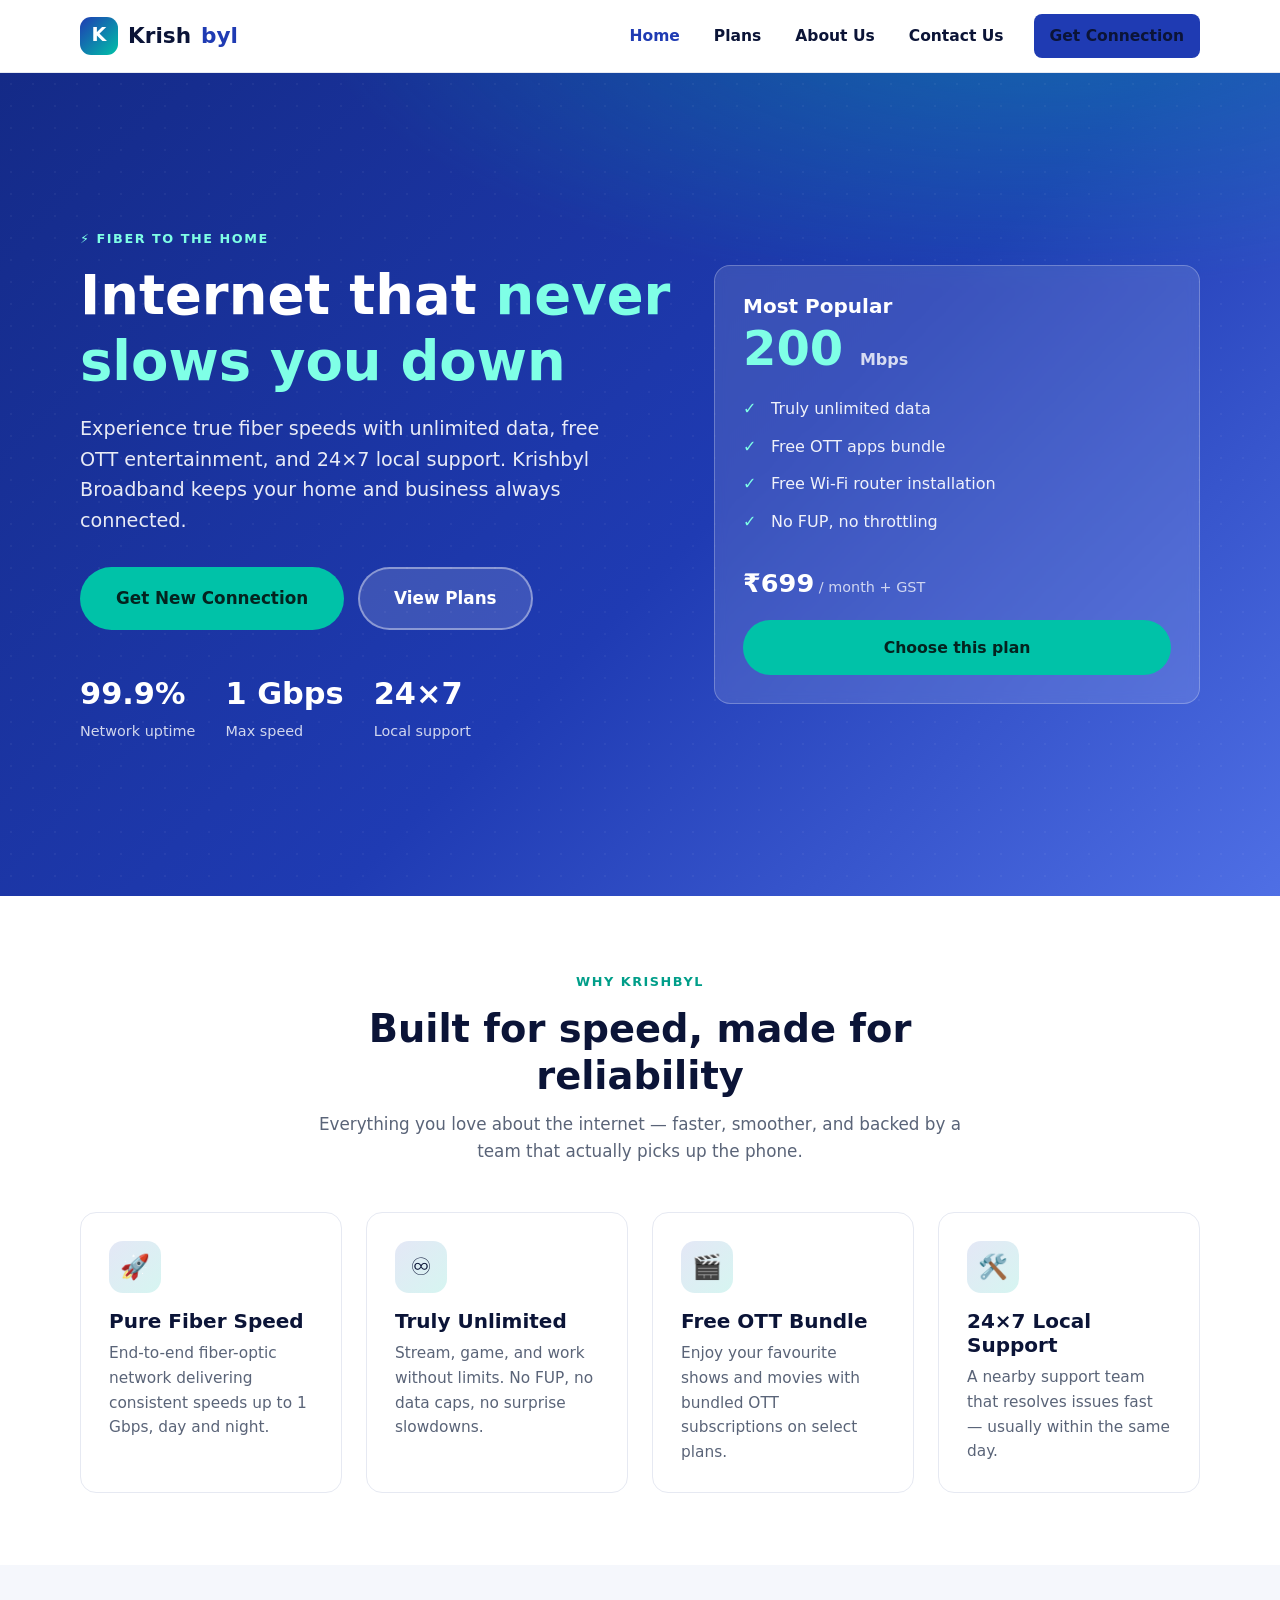
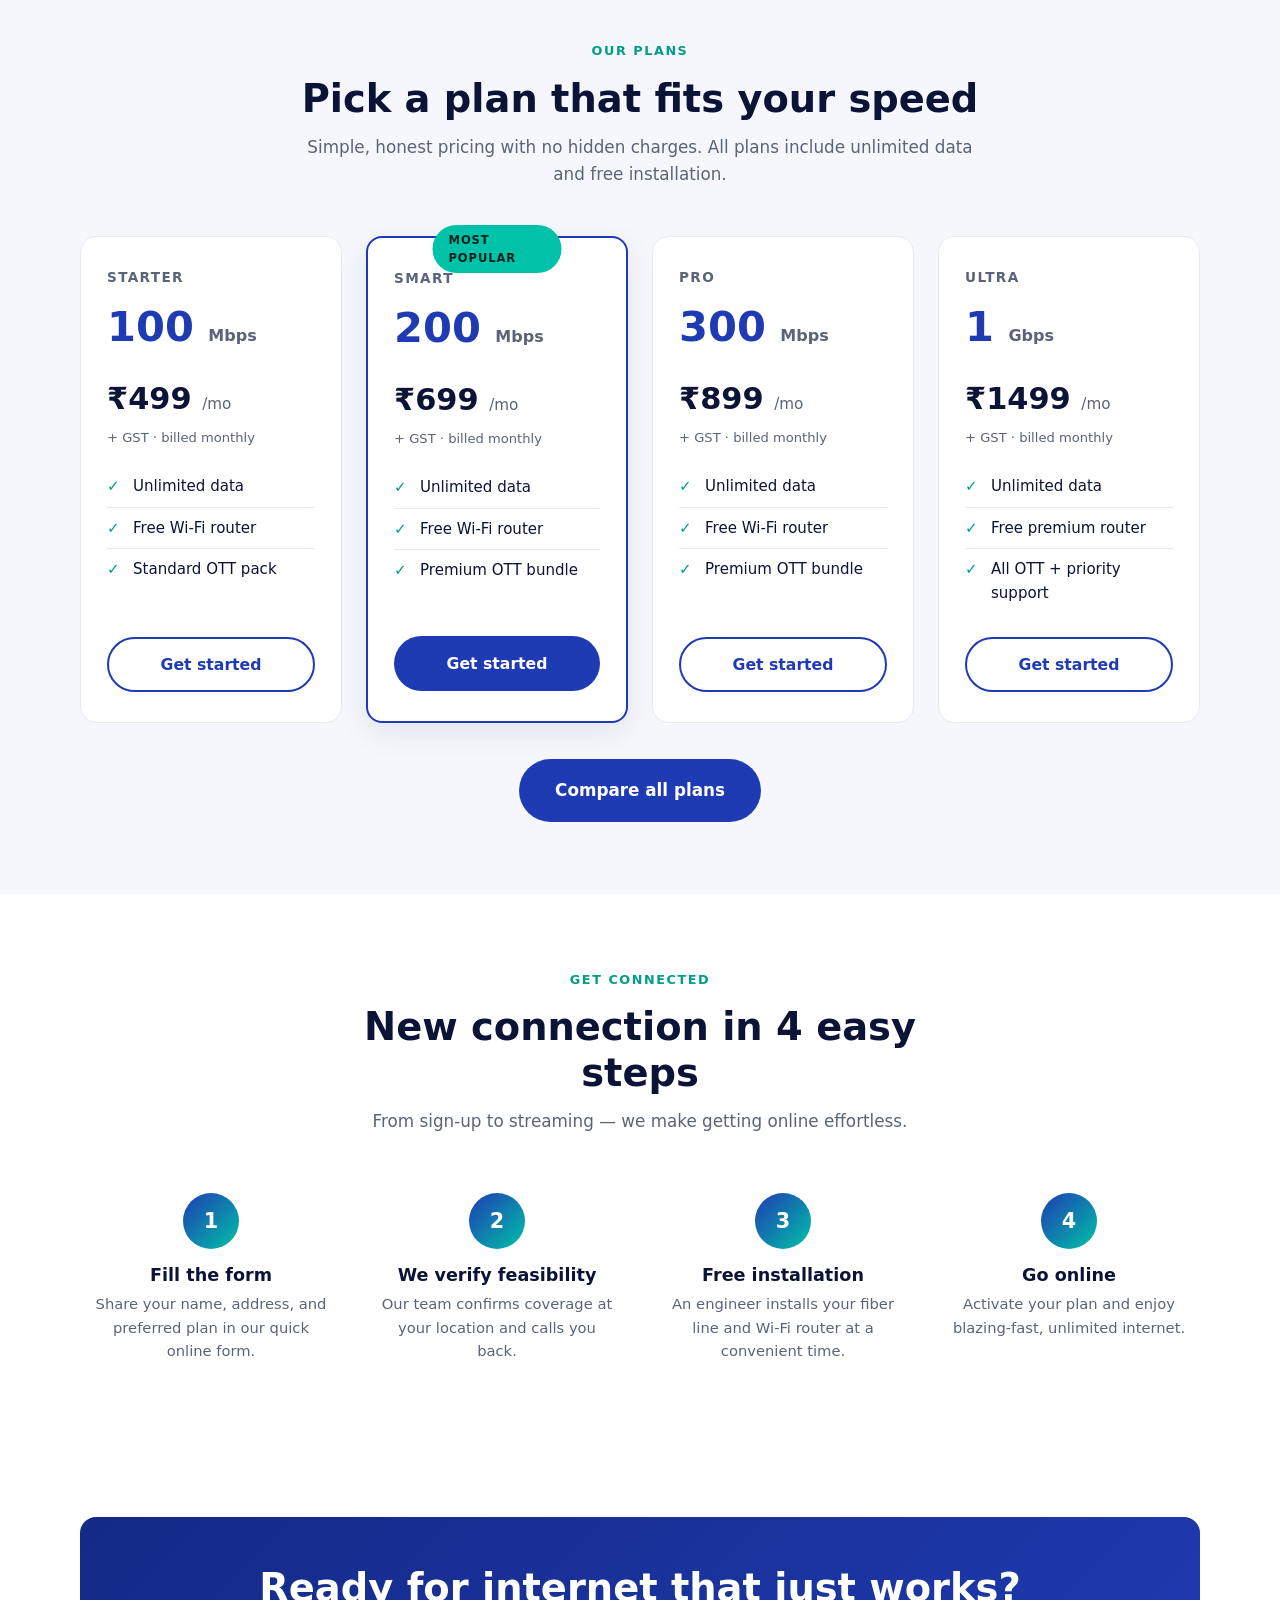
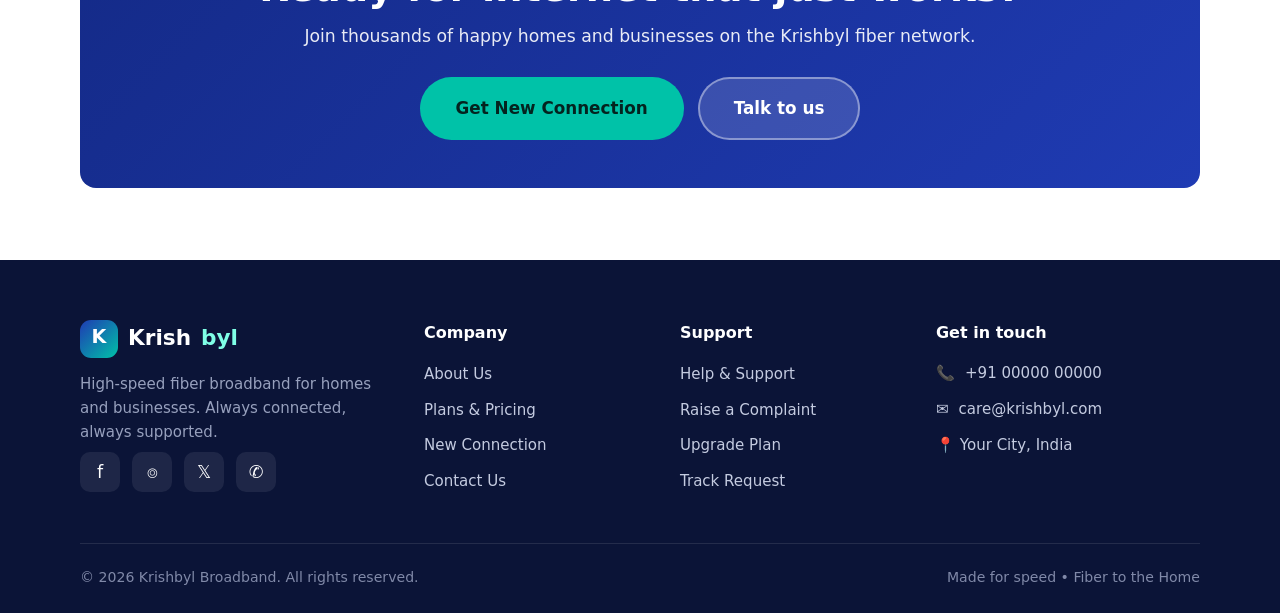
==== index.html @ 5a09a0f4 "Initial commit: Krishbyl Broadband website Static ISP site: Home, Plans, New Connection (Google Form" ====
<!DOCTYPE html>
<html lang="en">
<head>
  <meta charset="UTF-8" />
  <meta name="viewport" content="width=device-width, initial-scale=1.0" />
  <title>Krishbyl Broadband — High-Speed Fiber Internet</title>
  <meta name="description" content="Krishbyl Broadband delivers blazing-fast, reliable fiber internet for homes and businesses. Unlimited data, free OTT, and 24x7 local support. Get a new connection today." />
  <link rel="preconnect" href="https://fonts.googleapis.com" />
  <link rel="stylesheet" href="assets/css/style.css" />
  <link rel="icon" href="data:image/svg+xml,<svg xmlns='http://www.w3.org/2000/svg' viewBox='0 0 100 100'><rect width='100' height='100' rx='22' fill='%231f3bb3'/><text x='50' y='70' font-size='62' font-family='Arial' font-weight='bold' fill='white' text-anchor='middle'>K</text></svg>" />
</head>
<body>

  <!-- ===== Header ===== -->
  <header class="site-header">
    <div class="container nav">
      <a class="logo" href="index.html"><span class="mark"><span>K</span></span> Krish<b>byl</b></a>
      <button class="nav-toggle" aria-label="Toggle menu" aria-expanded="false"><span></span></button>
      <ul class="nav-links">
        <li><a href="index.html">Home</a></li>
        <li><a href="plans.html">Plans</a></li>
        <li><a href="about.html">About Us</a></li>
        <li><a href="contact.html">Contact Us</a></li>
        <li class="nav-cta"><a class="btn btn-primary" href="new-connection.html">Get Connection</a></li>
      </ul>
    </div>
  </header>

  <!-- ===== Hero ===== -->
  <section class="hero">
    <div class="container">
      <div class="hero-grid">
        <div>
          <span class="eyebrow" style="color:#7fffe6">⚡ Fiber to the Home</span>
          <h1>Internet that <span class="hl">never slows you down</span></h1>
          <p class="lead">Experience true fiber speeds with unlimited data, free OTT entertainment, and 24×7 local support. Krishbyl Broadband keeps your home and business always connected.</p>
          <div class="hero-actions">
            <a class="btn btn-accent btn-lg" href="new-connection.html">Get New Connection</a>
            <a class="btn btn-ghost-light btn-lg" href="plans.html">View Plans</a>
          </div>
          <div class="hero-stats">
            <div class="stat"><b>99.9%</b><span>Network uptime</span></div>
            <div class="stat"><b>1 Gbps</b><span>Max speed</span></div>
            <div class="stat"><b>24×7</b><span>Local support</span></div>
          </div>
        </div>
        <div class="hero-card">
          <h3>Most Popular</h3>
          <div class="speed">200 <small>Mbps</small></div>
          <ul>
            <li>Truly unlimited data</li>
            <li>Free OTT apps bundle</li>
            <li>Free Wi-Fi router installation</li>
            <li>No FUP, no throttling</li>
          </ul>
          <div class="price">₹699<small> / month + GST</small></div>
          <a class="btn btn-accent" href="new-connection.html" style="width:100%">Choose this plan</a>
        </div>
      </div>
    </div>
  </section>

  <!-- ===== Features ===== -->
  <section>
    <div class="container">
      <div class="section-head">
        <span class="eyebrow">Why Krishbyl</span>
        <h2>Built for speed, made for reliability</h2>
        <p>Everything you love about the internet — faster, smoother, and backed by a team that actually picks up the phone.</p>
      </div>
      <div class="grid grid-4">
        <div class="feature">
          <div class="ico">🚀</div>
          <h3>Pure Fiber Speed</h3>
          <p>End-to-end fiber-optic network delivering consistent speeds up to 1 Gbps, day and night.</p>
        </div>
        <div class="feature">
          <div class="ico">♾️</div>
          <h3>Truly Unlimited</h3>
          <p>Stream, game, and work without limits. No FUP, no data caps, no surprise slowdowns.</p>
        </div>
        <div class="feature">
          <div class="ico">🎬</div>
          <h3>Free OTT Bundle</h3>
          <p>Enjoy your favourite shows and movies with bundled OTT subscriptions on select plans.</p>
        </div>
        <div class="feature">
          <div class="ico">🛠️</div>
          <h3>24×7 Local Support</h3>
          <p>A nearby support team that resolves issues fast — usually within the same day.</p>
        </div>
      </div>
    </div>
  </section>

  <!-- ===== Plans preview ===== -->
  <section class="bg-soft">
    <div class="container">
      <div class="section-head">
        <span class="eyebrow">Our Plans</span>
        <h2>Pick a plan that fits your speed</h2>
        <p>Simple, honest pricing with no hidden charges. All plans include unlimited data and free installation.</p>
      </div>
      <div class="plans-grid">
        <div class="plan">
          <div class="plan-name">Starter</div>
          <div class="plan-speed">100 <small>Mbps</small></div>
          <div class="plan-price">₹499 <span>/mo</span></div>
          <div class="plan-gst">+ GST · billed monthly</div>
          <ul>
            <li>Unlimited data</li>
            <li>Free Wi-Fi router</li>
            <li>Standard OTT pack</li>
          </ul>
          <a class="btn btn-outline" href="new-connection.html">Get started</a>
        </div>
        <div class="plan featured">
          <div class="badge">Most Popular</div>
          <div class="plan-name">Smart</div>
          <div class="plan-speed">200 <small>Mbps</small></div>
          <div class="plan-price">₹699 <span>/mo</span></div>
          <div class="plan-gst">+ GST · billed monthly</div>
          <ul>
            <li>Unlimited data</li>
            <li>Free Wi-Fi router</li>
            <li>Premium OTT bundle</li>
          </ul>
          <a class="btn btn-primary" href="new-connection.html">Get started</a>
        </div>
        <div class="plan">
          <div class="plan-name">Pro</div>
          <div class="plan-speed">300 <small>Mbps</small></div>
          <div class="plan-price">₹899 <span>/mo</span></div>
          <div class="plan-gst">+ GST · billed monthly</div>
          <ul>
            <li>Unlimited data</li>
            <li>Free Wi-Fi router</li>
            <li>Premium OTT bundle</li>
          </ul>
          <a class="btn btn-outline" href="new-connection.html">Get started</a>
        </div>
        <div class="plan">
          <div class="plan-name">Ultra</div>
          <div class="plan-speed">1 <small>Gbps</small></div>
          <div class="plan-price">₹1499 <span>/mo</span></div>
          <div class="plan-gst">+ GST · billed monthly</div>
          <ul>
            <li>Unlimited data</li>
            <li>Free premium router</li>
            <li>All OTT + priority support</li>
          </ul>
          <a class="btn btn-outline" href="new-connection.html">Get started</a>
        </div>
      </div>
      <div style="text-align:center; margin-top:36px">
        <a class="btn btn-primary btn-lg" href="plans.html">Compare all plans</a>
      </div>
    </div>
  </section>

  <!-- ===== How it works ===== -->
  <section>
    <div class="container">
      <div class="section-head">
        <span class="eyebrow">Get Connected</span>
        <h2>New connection in 4 easy steps</h2>
        <p>From sign-up to streaming — we make getting online effortless.</p>
      </div>
      <div class="steps">
        <div class="step">
          <div class="num">1</div>
          <h3>Fill the form</h3>
          <p>Share your name, address, and preferred plan in our quick online form.</p>
        </div>
        <div class="step">
          <div class="num">2</div>
          <h3>We verify feasibility</h3>
          <p>Our team confirms coverage at your location and calls you back.</p>
        </div>
        <div class="step">
          <div class="num">3</div>
          <h3>Free installation</h3>
          <p>An engineer installs your fiber line and Wi-Fi router at a convenient time.</p>
        </div>
        <div class="step">
          <div class="num">4</div>
          <h3>Go online</h3>
          <p>Activate your plan and enjoy blazing-fast, unlimited internet.</p>
        </div>
      </div>
    </div>
  </section>

  <!-- ===== CTA ===== -->
  <section>
    <div class="container">
      <div class="cta-band">
        <h2>Ready for internet that just works?</h2>
        <p>Join thousands of happy homes and businesses on the Krishbyl fiber network.</p>
        <div class="hero-actions">
          <a class="btn btn-accent btn-lg" href="new-connection.html">Get New Connection</a>
          <a class="btn btn-ghost-light btn-lg" href="contact.html">Talk to us</a>
        </div>
      </div>
    </div>
  </section>

  <!-- ===== Footer ===== -->
  <footer class="site-footer">
    <div class="container">
      <div class="footer-grid">
        <div>
          <div class="logo"><span class="mark"><span>K</span></span> Krish<b style="color:#7fffe6">byl</b></div>
          <p>High-speed fiber broadband for homes and businesses. Always connected, always supported.</p>
          <div class="social">
            <a href="#" aria-label="Facebook">f</a>
            <a href="#" aria-label="Instagram">⌾</a>
            <a href="#" aria-label="X / Twitter">𝕏</a>
            <a href="#" aria-label="WhatsApp">✆</a>
          </div>
        </div>
        <div>
          <h4>Company</h4>
          <ul class="footer-links">
            <li><a href="about.html">About Us</a></li>
            <li><a href="plans.html">Plans &amp; Pricing</a></li>
            <li><a href="new-connection.html">New Connection</a></li>
            <li><a href="contact.html">Contact Us</a></li>
          </ul>
        </div>
        <div>
          <h4>Support</h4>
          <ul class="footer-links">
            <li><a href="contact.html">Help &amp; Support</a></li>
            <li><a href="contact.html">Raise a Complaint</a></li>
            <li><a href="plans.html">Upgrade Plan</a></li>
            <li><a href="new-connection.html">Track Request</a></li>
          </ul>
        </div>
        <div>
          <h4>Get in touch</h4>
          <ul class="footer-links footer-contact">
            <li>📞 <a href="tel:+910000000000">+91 00000 00000</a></li>
            <li>✉️ <a href="mailto:care@krishbyl.com">care@krishbyl.com</a></li>
            <li>📍 Your City, India</li>
          </ul>
        </div>
      </div>
      <div class="footer-bottom">
        <span>© <span data-year>2026</span> Krishbyl Broadband. All rights reserved.</span>
        <span>Made for speed • Fiber to the Home</span>
      </div>
    </div>
  </footer>

  <script src="assets/js/main.js"></script>
</body>
</html>
---- assets/css/style.css ----
/* ============================================================
   Krishbyl Broadband — Global Stylesheet
   ============================================================ */

:root {
  --brand: #1f3bb3;          /* primary indigo-blue */
  --brand-dark: #142a87;
  --brand-light: #4f6fe5;
  --accent: #00c2a8;         /* teal accent */
  --accent-dark: #009e89;
  --ink: #0b1437;            /* near-black text */
  --muted: #5a6478;
  --line: #e6e9f2;
  --bg: #ffffff;
  --bg-soft: #f5f7fc;
  --bg-dark: #0b1437;
  --white: #ffffff;
  --radius: 16px;
  --radius-sm: 10px;
  --shadow: 0 10px 30px rgba(15, 23, 64, 0.08);
  --shadow-lg: 0 24px 60px rgba(15, 23, 64, 0.16);
  --container: 1160px;
  --font: "Segoe UI", system-ui, -apple-system, "Helvetica Neue", Arial, sans-serif;
}

* { box-sizing: border-box; margin: 0; padding: 0; }

html { scroll-behavior: smooth; }

body {
  font-family: var(--font);
  color: var(--ink);
  background: var(--bg);
  line-height: 1.6;
  -webkit-font-smoothing: antialiased;
}

img { max-width: 100%; display: block; }

a { color: var(--brand); text-decoration: none; }

.container {
  width: 100%;
  max-width: var(--container);
  margin: 0 auto;
  padding: 0 20px;
}

h1, h2, h3 { line-height: 1.2; color: var(--ink); }
h1 { font-size: clamp(2rem, 5vw, 3.4rem); font-weight: 800; }
h2 { font-size: clamp(1.6rem, 3.5vw, 2.4rem); font-weight: 800; }
h3 { font-size: 1.25rem; font-weight: 700; }

p { color: var(--muted); }

section { padding: 72px 0; }

.section-head { text-align: center; max-width: 680px; margin: 0 auto 48px; }
.section-head h2 { margin-bottom: 12px; }
.section-head p { font-size: 1.05rem; }

.eyebrow {
  display: inline-block;
  font-size: 0.8rem;
  font-weight: 700;
  letter-spacing: 0.12em;
  text-transform: uppercase;
  color: var(--accent-dark);
  margin-bottom: 14px;
}

/* ---------- Buttons ---------- */
.btn {
  display: inline-flex;
  align-items: center;
  justify-content: center;
  gap: 8px;
  padding: 13px 26px;
  border-radius: 50px;
  font-weight: 700;
  font-size: 0.98rem;
  border: 2px solid transparent;
  cursor: pointer;
  transition: transform .15s ease, box-shadow .15s ease, background .15s ease;
  white-space: nowrap;
}
.btn-primary { background: var(--brand); color: var(--white); }
.btn-primary:hover { background: var(--brand-dark); transform: translateY(-2px); box-shadow: var(--shadow); }
.btn-accent { background: var(--accent); color: #04231f; }
.btn-accent:hover { background: var(--accent-dark); color: #fff; transform: translateY(-2px); box-shadow: var(--shadow); }
.btn-outline { background: transparent; color: var(--brand); border-color: var(--brand); }
.btn-outline:hover { background: var(--brand); color: #fff; }
.btn-ghost-light { background: rgba(255,255,255,.14); color:#fff; border-color: rgba(255,255,255,.4); }
.btn-ghost-light:hover { background:#fff; color: var(--brand); }
.btn-lg { padding: 16px 34px; font-size: 1.05rem; }

/* ---------- Header / Nav ---------- */
.site-header {
  position: sticky;
  top: 0;
  z-index: 50;
  background: rgba(255,255,255,.92);
  backdrop-filter: blur(10px);
  border-bottom: 1px solid var(--line);
}
.nav {
  display: flex;
  align-items: center;
  justify-content: space-between;
  height: 72px;
}
.logo { display: flex; align-items: center; gap: 10px; font-weight: 800; font-size: 1.35rem; color: var(--ink); }
.logo .mark {
  width: 38px; height: 38px; border-radius: 11px;
  background: linear-gradient(135deg, var(--brand), var(--accent));
  display: grid; place-items: center; color: #fff; font-weight: 900; font-size: 1.2rem;
}
.logo .mark span { transform: translateY(-1px); }
.logo b { color: var(--brand); }

.nav-links { display: flex; align-items: center; gap: 6px; list-style: none; }
.nav-links a {
  color: var(--ink);
  font-weight: 600;
  font-size: 0.97rem;
  padding: 8px 14px;
  border-radius: 8px;
  transition: background .15s, color .15s;
}
.nav-links a:hover { background: var(--bg-soft); color: var(--brand); }
.nav-links a.active { color: var(--brand); }
.nav-cta { margin-left: 10px; }

.nav-toggle {
  display: none; background: none; border: 0; cursor: pointer;
  width: 44px; height: 44px; border-radius: 10px;
}
.nav-toggle span, .nav-toggle span::before, .nav-toggle span::after {
  content: ""; display: block; width: 24px; height: 2.5px; background: var(--ink);
  border-radius: 2px; position: relative; transition: .25s;
}
.nav-toggle span { margin: 0 auto; }
.nav-toggle span::before { position: absolute; top: -7px; }
.nav-toggle span::after { position: absolute; top: 7px; }

/* ---------- Hero ---------- */
.hero {
  position: relative;
  color: #fff;
  background:
    radial-gradient(1200px 500px at 80% -10%, rgba(0,194,168,.35), transparent 60%),
    linear-gradient(135deg, var(--brand-dark), var(--brand) 55%, var(--brand-light));
  overflow: hidden;
}
.hero::after {
  content: ""; position: absolute; inset: 0;
  background-image: radial-gradient(rgba(255,255,255,.07) 1px, transparent 1px);
  background-size: 22px 22px; opacity: .6; pointer-events: none;
}
.hero .container { position: relative; z-index: 1; }
.hero-grid { display: grid; grid-template-columns: 1.1fr .9fr; gap: 40px; align-items: center; padding: 80px 0; }
.hero h1 { color: #fff; }
.hero h1 .hl { color: #7fffe6; }
.hero p.lead { color: rgba(255,255,255,.9); font-size: 1.2rem; margin: 20px 0 30px; max-width: 540px; }
.hero-actions { display: flex; gap: 14px; flex-wrap: wrap; }
.hero-stats { display: flex; gap: 30px; margin-top: 40px; flex-wrap: wrap; }
.hero-stats .stat b { display: block; font-size: 1.9rem; color: #fff; }
.hero-stats .stat span { color: rgba(255,255,255,.8); font-size: .9rem; }

.hero-card {
  background: rgba(255,255,255,.12);
  border: 1px solid rgba(255,255,255,.25);
  border-radius: var(--radius);
  padding: 28px;
  backdrop-filter: blur(6px);
}
.hero-card h3 { color: #fff; margin-bottom: 6px; }
.hero-card .speed { font-size: 3rem; font-weight: 900; color: #7fffe6; line-height: 1; }
.hero-card .speed small { font-size: 1rem; color: rgba(255,255,255,.8); font-weight: 600; }
.hero-card ul { list-style: none; margin: 18px 0 22px; }
.hero-card li { color: rgba(255,255,255,.92); padding: 6px 0 6px 28px; position: relative; }
.hero-card li::before { content: "✓"; position: absolute; left: 0; color: #7fffe6; font-weight: 900; }
.hero-card .price { font-size: 1.6rem; font-weight: 800; color: #fff; margin-bottom: 16px; }
.hero-card .price small { font-size: .9rem; font-weight: 500; color: rgba(255,255,255,.75); }

/* ---------- Feature cards ---------- */
.grid { display: grid; gap: 24px; }
.grid-2 { grid-template-columns: repeat(2, 1fr); }
.grid-3 { grid-template-columns: repeat(3, 1fr); }
.grid-4 { grid-template-columns: repeat(4, 1fr); }

.feature {
  background: var(--bg);
  border: 1px solid var(--line);
  border-radius: var(--radius);
  padding: 28px;
  transition: transform .18s, box-shadow .18s, border-color .18s;
}
.feature:hover { transform: translateY(-4px); box-shadow: var(--shadow); border-color: transparent; }
.feature .ico {
  width: 52px; height: 52px; border-radius: 14px; display: grid; place-items: center;
  font-size: 1.5rem; background: linear-gradient(135deg, rgba(31,59,179,.12), rgba(0,194,168,.16));
  margin-bottom: 16px;
}
.feature h3 { margin-bottom: 8px; }
.feature p { font-size: .96rem; }

.bg-soft { background: var(--bg-soft); }

/* ---------- Plan cards ---------- */
.plans-grid { display: grid; grid-template-columns: repeat(4, 1fr); gap: 24px; align-items: stretch; }
.plan {
  background: #fff;
  border: 1px solid var(--line);
  border-radius: var(--radius);
  padding: 30px 26px;
  display: flex; flex-direction: column;
  position: relative;
  transition: transform .18s, box-shadow .18s, border-color .18s;
}
.plan:hover { transform: translateY(-6px); box-shadow: var(--shadow-lg); }
.plan.featured { border: 2px solid var(--brand); box-shadow: var(--shadow); }
.plan .badge {
  position: absolute; top: -13px; left: 50%; transform: translateX(-50%);
  background: var(--accent); color: #04231f; font-size: .72rem; font-weight: 800;
  letter-spacing: .08em; text-transform: uppercase; padding: 6px 16px; border-radius: 50px;
}
.plan .plan-name { font-size: .85rem; font-weight: 700; letter-spacing: .1em; text-transform: uppercase; color: var(--muted); }
.plan .plan-speed { font-size: 2.6rem; font-weight: 900; color: var(--brand); margin: 6px 0 0; }
.plan .plan-speed small { font-size: 1rem; color: var(--muted); font-weight: 600; }
.plan .plan-price { font-size: 1.9rem; font-weight: 800; margin: 14px 0 4px; }
.plan .plan-price span { font-size: .95rem; font-weight: 500; color: var(--muted); }
.plan .plan-gst { font-size: .82rem; color: var(--muted); margin-bottom: 18px; }
.plan ul { list-style: none; margin: 0 0 24px; flex: 1; }
.plan li { padding: 8px 0 8px 26px; position: relative; font-size: .94rem; border-top: 1px solid var(--line); }
.plan li:first-child { border-top: 0; }
.plan li::before { content: "✓"; position: absolute; left: 0; color: var(--accent-dark); font-weight: 900; }
.plan .btn { width: 100%; }

/* ---------- Steps ---------- */
.steps { display: grid; grid-template-columns: repeat(4, 1fr); gap: 24px; }
.step { text-align: center; padding: 10px; }
.step .num {
  width: 56px; height: 56px; border-radius: 50%; margin: 0 auto 16px;
  display: grid; place-items: center; font-weight: 900; font-size: 1.3rem;
  color: #fff; background: linear-gradient(135deg, var(--brand), var(--accent));
}
.step h3 { margin-bottom: 6px; font-size: 1.1rem; }
.step p { font-size: .92rem; }

/* ---------- CTA band ---------- */
.cta-band {
  background: linear-gradient(135deg, var(--brand-dark), var(--brand));
  color: #fff; border-radius: var(--radius); padding: 48px;
  text-align: center; position: relative; overflow: hidden;
}
.cta-band h2 { color: #fff; margin-bottom: 12px; }
.cta-band p { color: rgba(255,255,255,.9); margin-bottom: 26px; font-size: 1.08rem; }
.cta-band .hero-actions { justify-content: center; }

/* ---------- Page banner ---------- */
.page-banner {
  background:
    radial-gradient(900px 400px at 85% -20%, rgba(0,194,168,.3), transparent 60%),
    linear-gradient(135deg, var(--brand-dark), var(--brand));
  color: #fff; padding: 70px 0; text-align: center;
}
.page-banner h1 { color: #fff; margin-bottom: 10px; }
.page-banner p { color: rgba(255,255,255,.9); max-width: 640px; margin: 0 auto; font-size: 1.1rem; }
.breadcrumb { font-size: .9rem; color: rgba(255,255,255,.75); margin-top: 14px; }
.breadcrumb a { color: #7fffe6; }

/* ---------- About ---------- */
.split { display: grid; grid-template-columns: 1fr 1fr; gap: 50px; align-items: center; }
.split ul { list-style: none; margin-top: 20px; }
.split li { padding: 10px 0 10px 32px; position: relative; color: var(--ink); }
.split li::before {
  content: "✓"; position: absolute; left: 0; top: 9px; width: 22px; height: 22px;
  background: var(--accent); color: #04231f; border-radius: 50%; display: grid;
  place-items: center; font-size: .75rem; font-weight: 900;
}
.media-box {
  border-radius: var(--radius); overflow: hidden; box-shadow: var(--shadow-lg);
  background: linear-gradient(135deg, var(--brand), var(--accent));
  aspect-ratio: 4/3; display: grid; place-items: center; color: #fff; padding: 40px; text-align: center;
}
.media-box .big { font-size: 4rem; }

.stat-strip { display: grid; grid-template-columns: repeat(4,1fr); gap: 24px; text-align: center; }
.stat-strip .stat b { font-size: 2.6rem; color: var(--brand); display: block; font-weight: 900; }
.stat-strip .stat span { color: var(--muted); font-weight: 600; }

.value-card { text-align: left; }

/* ---------- Contact ---------- */
.contact-grid { display: grid; grid-template-columns: 1fr 1.2fr; gap: 40px; align-items: start; }
.info-card {
  background: var(--bg-soft); border: 1px solid var(--line);
  border-radius: var(--radius); padding: 26px; margin-bottom: 18px;
  display: flex; gap: 16px; align-items: flex-start;
}
.info-card .ico {
  width: 48px; height: 48px; border-radius: 12px; flex: 0 0 auto;
  background: linear-gradient(135deg, var(--brand), var(--accent)); color: #fff;
  display: grid; place-items: center; font-size: 1.3rem;
}
.info-card h3 { font-size: 1.05rem; margin-bottom: 4px; }
.info-card p, .info-card a { font-size: .96rem; color: var(--muted); }

.form-card {
  background: #fff; border: 1px solid var(--line); border-radius: var(--radius);
  padding: 32px; box-shadow: var(--shadow);
}
.form-row { display: grid; grid-template-columns: 1fr 1fr; gap: 16px; }
.field { margin-bottom: 18px; }
.field label { display: block; font-weight: 600; font-size: .92rem; margin-bottom: 6px; }
.field input, .field select, .field textarea {
  width: 100%; padding: 12px 14px; border: 1.5px solid var(--line); border-radius: var(--radius-sm);
  font-family: inherit; font-size: .97rem; color: var(--ink); background: #fff; transition: border-color .15s;
}
.field input:focus, .field select:focus, .field textarea:focus { outline: none; border-color: var(--brand); }
.field textarea { resize: vertical; min-height: 120px; }

.form-note {
  background: #fff7e6; border: 1px solid #ffe1a8; color: #8a5b00;
  padding: 12px 16px; border-radius: var(--radius-sm); font-size: .9rem; margin-bottom: 18px;
}
.form-embed {
  border: 0; width: 100%; min-height: 1100px; border-radius: var(--radius);
}
.embed-wrap { background:#fff; border:1px solid var(--line); border-radius: var(--radius); padding: 8px; box-shadow: var(--shadow); }

.map-wrap { border-radius: var(--radius); overflow: hidden; box-shadow: var(--shadow); border:1px solid var(--line); }
.map-wrap iframe { width: 100%; height: 360px; border: 0; display:block; }

/* ---------- FAQ ---------- */
.faq { max-width: 800px; margin: 0 auto; }
.faq details {
  background:#fff; border: 1px solid var(--line); border-radius: var(--radius-sm);
  padding: 0; margin-bottom: 14px; overflow: hidden;
}
.faq summary {
  cursor: pointer; padding: 18px 22px; font-weight: 700; list-style: none;
  display: flex; justify-content: space-between; align-items: center; color: var(--ink);
}
.faq summary::-webkit-details-marker { display: none; }
.faq summary::after { content: "+"; font-size: 1.5rem; color: var(--brand); font-weight: 400; }
.faq details[open] summary::after { content: "−"; }
.faq details p { padding: 0 22px 20px; }

/* ---------- Footer ---------- */
.site-footer { background: var(--bg-dark); color: #c4cbe0; padding: 60px 0 24px; }
.footer-grid { display: grid; grid-template-columns: 1.4fr 1fr 1fr 1.2fr; gap: 36px; }
.site-footer h4 { color: #fff; font-size: 1rem; margin-bottom: 16px; }
.site-footer .logo { color: #fff; margin-bottom: 14px; }
.site-footer p { color: #97a0bd; font-size: .94rem; }
.footer-links { list-style: none; }
.footer-links li { margin-bottom: 10px; }
.footer-links a { color: #c4cbe0; font-size: .94rem; }
.footer-links a:hover { color: #7fffe6; }
.footer-contact li { display: flex; gap: 10px; margin-bottom: 12px; color: #c4cbe0; font-size: .94rem; }
.social { display: flex; gap: 12px; margin-top: 8px; }
.social a {
  width: 40px; height: 40px; border-radius: 10px; background: rgba(255,255,255,.08);
  display: grid; place-items: center; color: #fff; font-size: 1.1rem; transition: background .15s;
}
.social a:hover { background: var(--brand); }
.footer-bottom {
  border-top: 1px solid rgba(255,255,255,.1); margin-top: 40px; padding-top: 22px;
  display: flex; justify-content: space-between; flex-wrap: wrap; gap: 10px; font-size: .88rem; color: #8089a8;
}

/* ---------- Responsive ---------- */
@media (max-width: 960px) {
  .hero-grid, .split, .contact-grid { grid-template-columns: 1fr; }
  .grid-4, .plans-grid, .stat-strip { grid-template-columns: repeat(2, 1fr); }
  .grid-3 { grid-template-columns: repeat(2, 1fr); }
  .steps { grid-template-columns: repeat(2, 1fr); }
  .footer-grid { grid-template-columns: 1fr 1fr; }
  .hero-card { max-width: 460px; }

  .nav-toggle { display: block; }
  .nav-links {
    position: absolute; top: 72px; left: 0; right: 0;
    flex-direction: column; align-items: stretch; gap: 0;
    background: #fff; border-bottom: 1px solid var(--line); padding: 12px;
    box-shadow: var(--shadow); display: none;
  }
  .nav-links.open { display: flex; }
  .nav-links a { padding: 14px; border-radius: 8px; }
  .nav-cta { margin: 8px 0 0; }
  .nav-cta .btn { width: 100%; }
}

@media (max-width: 560px) {
  section { padding: 52px 0; }
  .grid-2, .grid-3, .grid-4, .plans-grid, .stat-strip, .steps, .form-row, .footer-grid {
    grid-template-columns: 1fr;
  }
  .cta-band { padding: 32px 22px; }
  .hero-actions .btn, .cta-band .btn { width: 100%; }
}
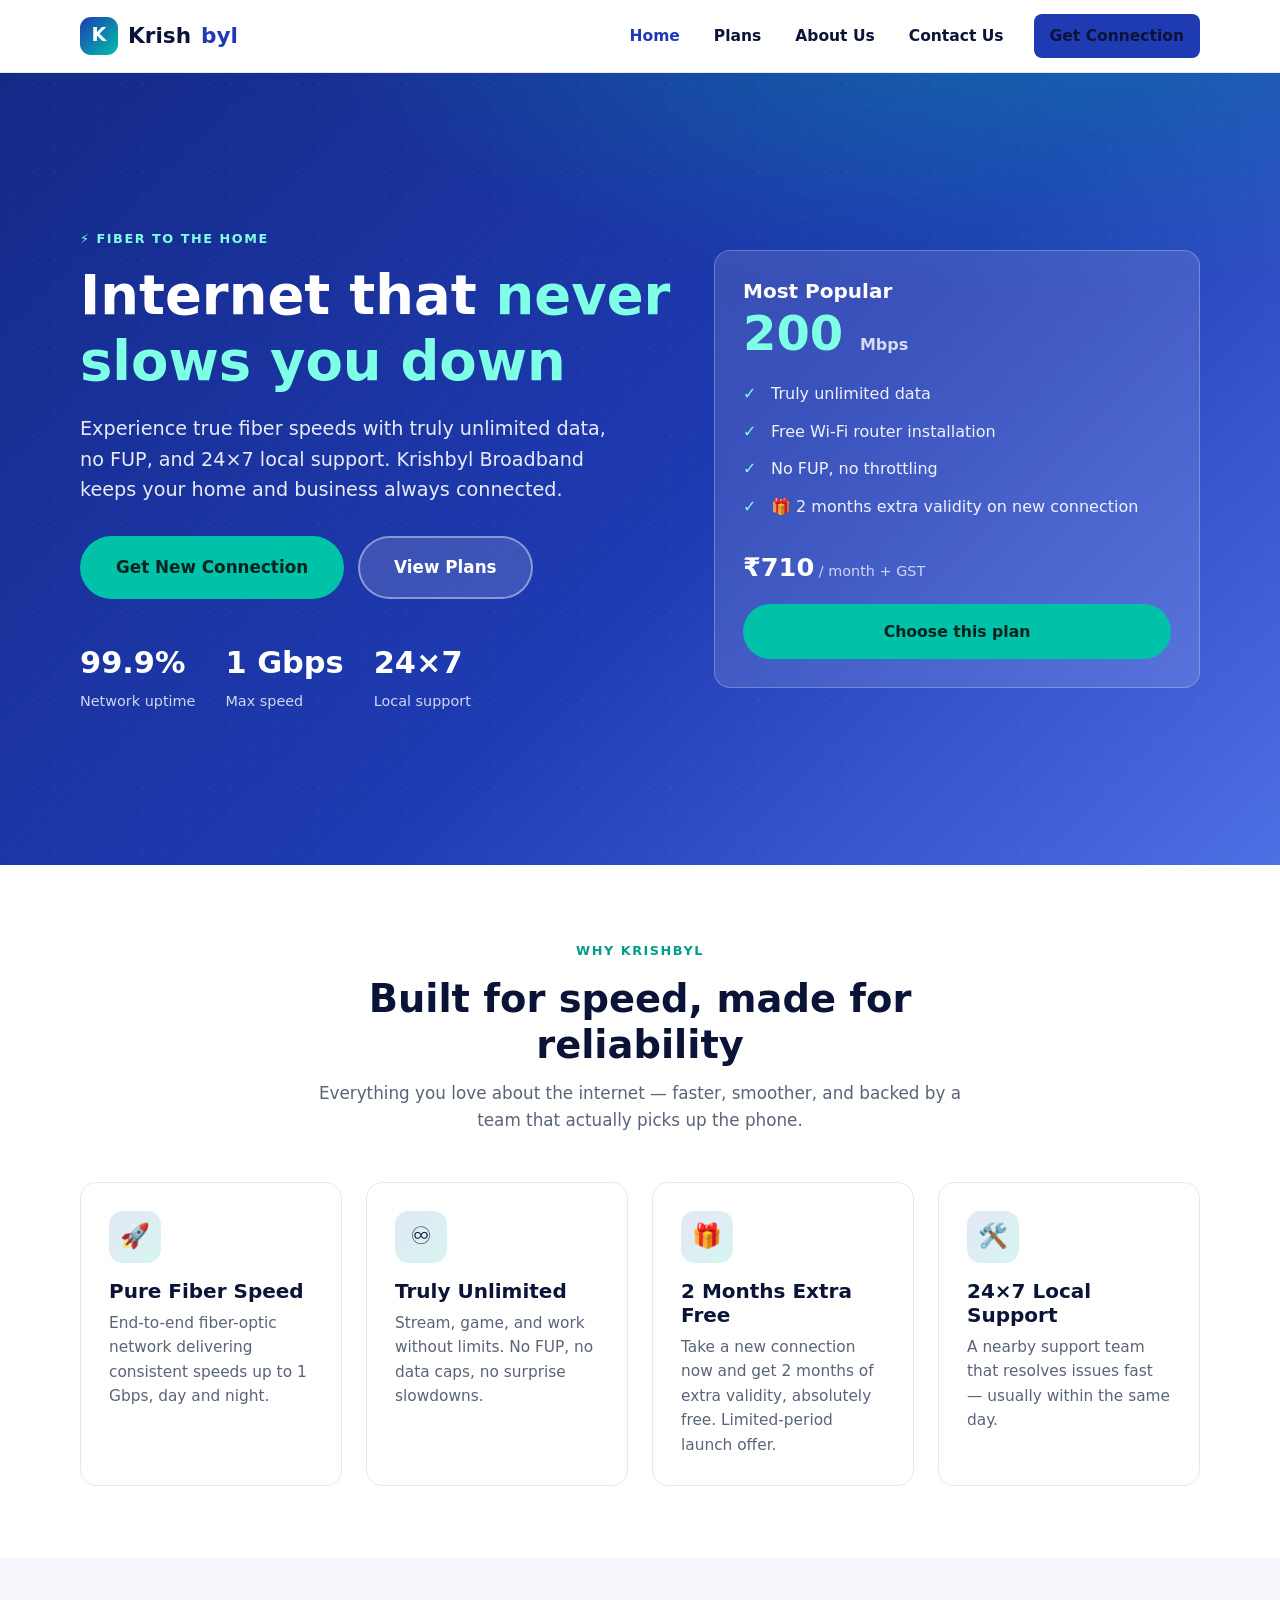
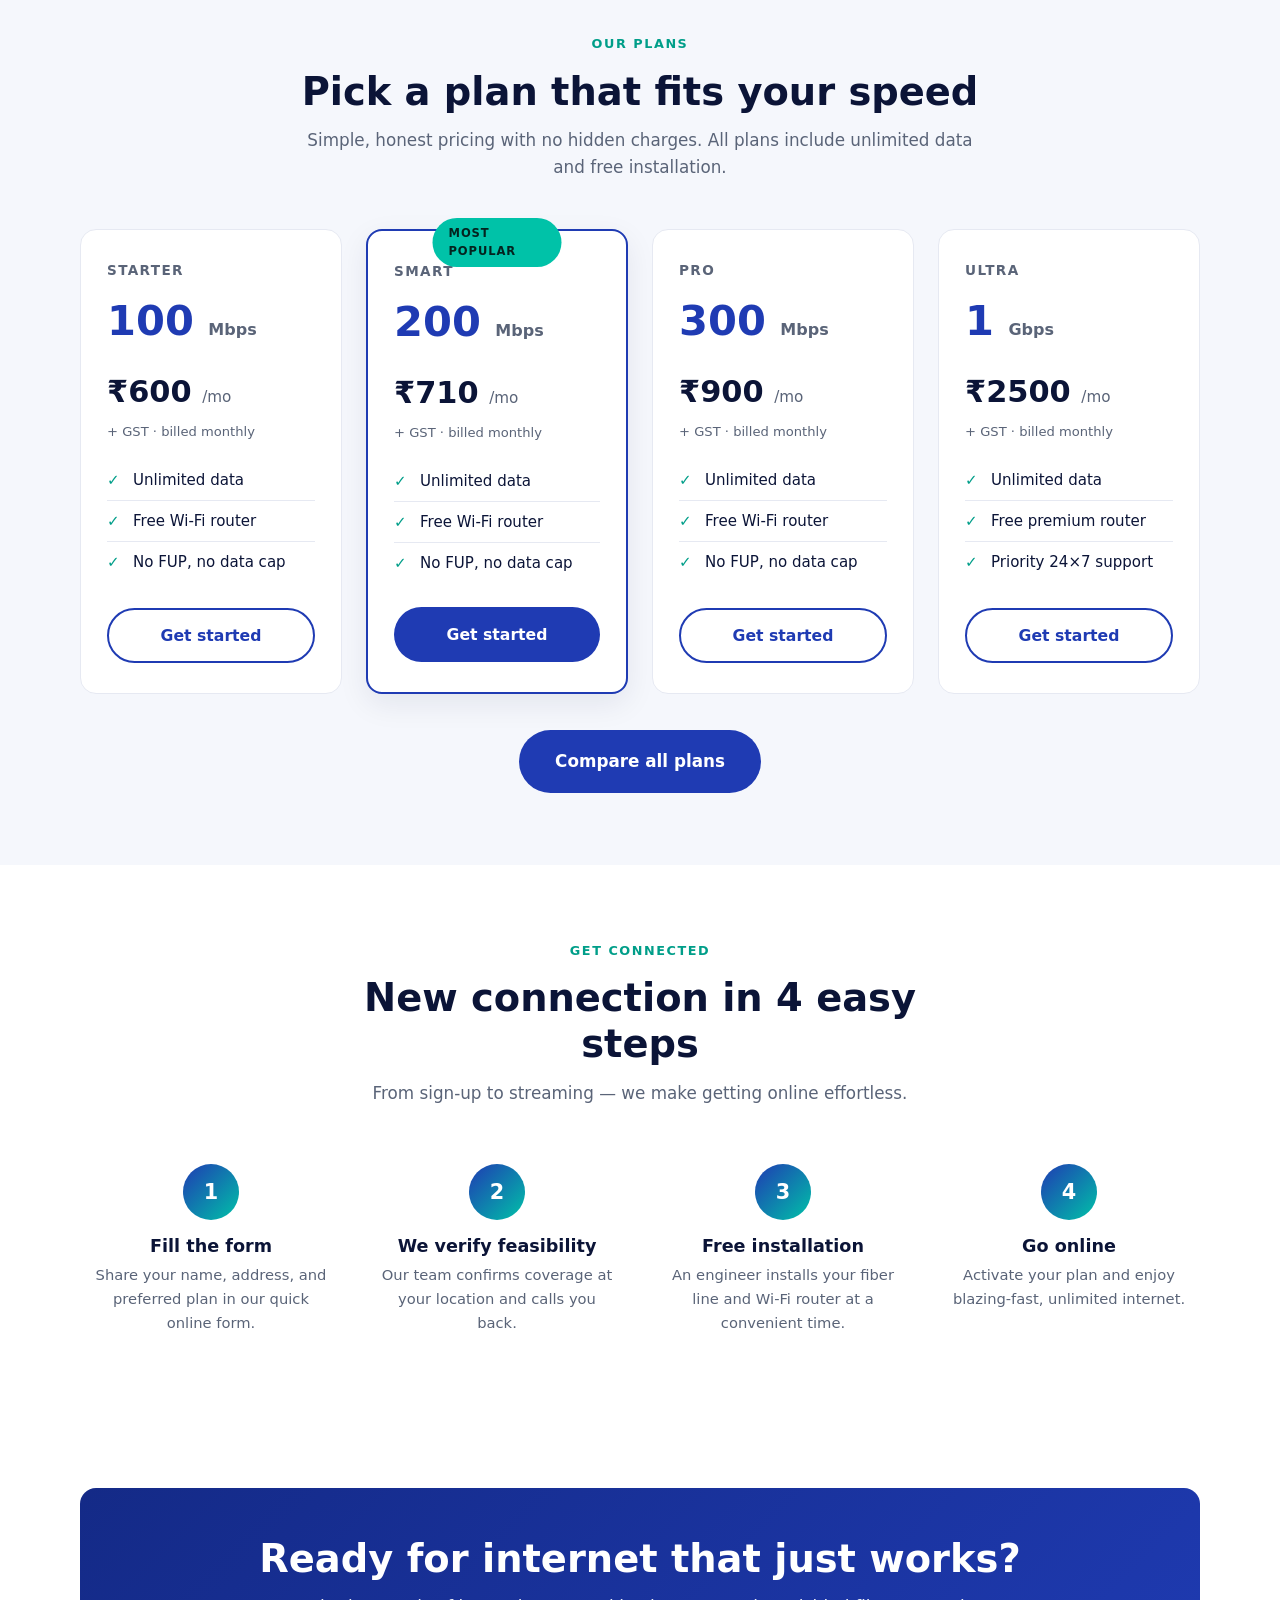
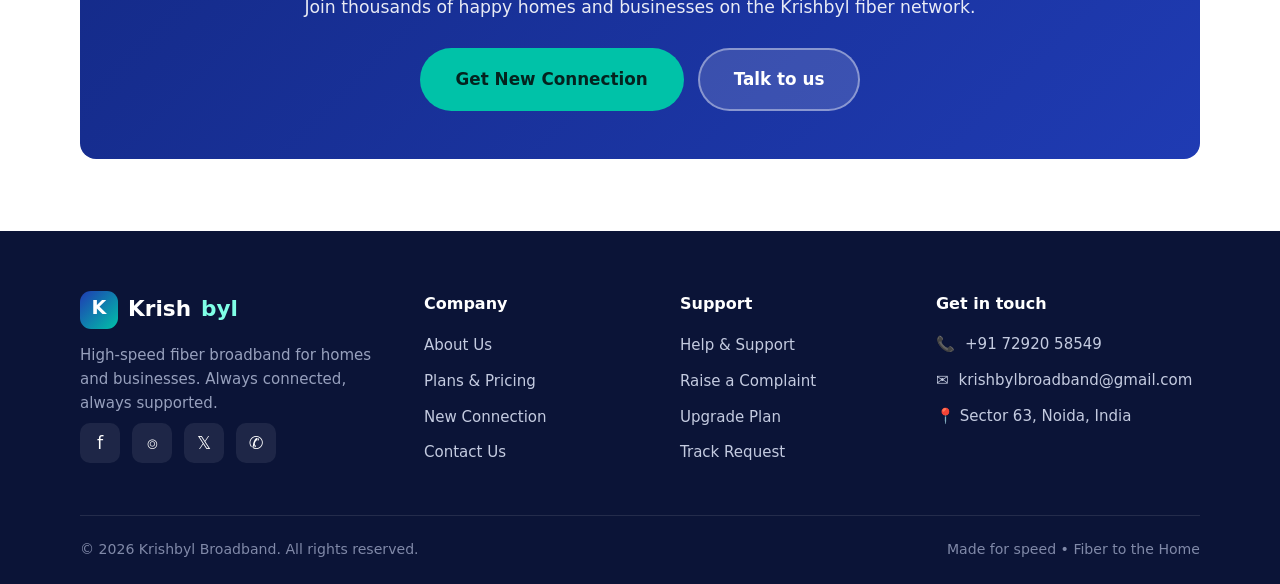
==== commit d0df7a9d: "Update content: remove OTT, set prices/contact, add 2-month offer - Remove all OTT references across" ====
--- a/index.html
+++ b/index.html
@@ -4,7 +4,7 @@
   <meta charset="UTF-8" />
   <meta name="viewport" content="width=device-width, initial-scale=1.0" />
   <title>Krishbyl Broadband — High-Speed Fiber Internet</title>
-  <meta name="description" content="Krishbyl Broadband delivers blazing-fast, reliable fiber internet for homes and businesses. Unlimited data, free OTT, and 24x7 local support. Get a new connection today." />
+  <meta name="description" content="Krishbyl Broadband delivers blazing-fast, reliable fiber internet for homes and businesses. Truly unlimited data and 24x7 local support. New connection offer: get 2 months extra validity free." />
   <link rel="preconnect" href="https://fonts.googleapis.com" />
   <link rel="stylesheet" href="assets/css/style.css" />
   <link rel="icon" href="data:image/svg+xml,<svg xmlns='http://www.w3.org/2000/svg' viewBox='0 0 100 100'><rect width='100' height='100' rx='22' fill='%231f3bb3'/><text x='50' y='70' font-size='62' font-family='Arial' font-weight='bold' fill='white' text-anchor='middle'>K</text></svg>" />
@@ -33,7 +33,7 @@
         <div>
           <span class="eyebrow" style="color:#7fffe6">⚡ Fiber to the Home</span>
           <h1>Internet that <span class="hl">never slows you down</span></h1>
-          <p class="lead">Experience true fiber speeds with unlimited data, free OTT entertainment, and 24×7 local support. Krishbyl Broadband keeps your home and business always connected.</p>
+          <p class="lead">Experience true fiber speeds with truly unlimited data, no FUP, and 24×7 local support. Krishbyl Broadband keeps your home and business always connected.</p>
           <div class="hero-actions">
             <a class="btn btn-accent btn-lg" href="new-connection.html">Get New Connection</a>
             <a class="btn btn-ghost-light btn-lg" href="plans.html">View Plans</a>
@@ -49,11 +49,11 @@
           <div class="speed">200 <small>Mbps</small></div>
           <ul>
             <li>Truly unlimited data</li>
-            <li>Free OTT apps bundle</li>
             <li>Free Wi-Fi router installation</li>
             <li>No FUP, no throttling</li>
-          </ul>
-          <div class="price">₹699<small> / month + GST</small></div>
+            <li>🎁 2 months extra validity on new connection</li>
+          </ul>
+          <div class="price">₹710<small> / month + GST</small></div>
           <a class="btn btn-accent" href="new-connection.html" style="width:100%">Choose this plan</a>
         </div>
       </div>
@@ -80,9 +80,9 @@
           <p>Stream, game, and work without limits. No FUP, no data caps, no surprise slowdowns.</p>
         </div>
         <div class="feature">
-          <div class="ico">🎬</div>
-          <h3>Free OTT Bundle</h3>
-          <p>Enjoy your favourite shows and movies with bundled OTT subscriptions on select plans.</p>
+          <div class="ico">🎁</div>
+          <h3>2 Months Extra Free</h3>
+          <p>Take a new connection now and get 2 months of extra validity, absolutely free. Limited-period launch offer.</p>
         </div>
         <div class="feature">
           <div class="ico">🛠️</div>
@@ -105,12 +105,12 @@
         <div class="plan">
           <div class="plan-name">Starter</div>
           <div class="plan-speed">100 <small>Mbps</small></div>
-          <div class="plan-price">₹499 <span>/mo</span></div>
+          <div class="plan-price">₹600 <span>/mo</span></div>
           <div class="plan-gst">+ GST · billed monthly</div>
           <ul>
             <li>Unlimited data</li>
             <li>Free Wi-Fi router</li>
-            <li>Standard OTT pack</li>
+            <li>No FUP, no data cap</li>
           </ul>
           <a class="btn btn-outline" href="new-connection.html">Get started</a>
         </div>
@@ -118,36 +118,36 @@
           <div class="badge">Most Popular</div>
           <div class="plan-name">Smart</div>
           <div class="plan-speed">200 <small>Mbps</small></div>
-          <div class="plan-price">₹699 <span>/mo</span></div>
+          <div class="plan-price">₹710 <span>/mo</span></div>
           <div class="plan-gst">+ GST · billed monthly</div>
           <ul>
             <li>Unlimited data</li>
             <li>Free Wi-Fi router</li>
-            <li>Premium OTT bundle</li>
+            <li>No FUP, no data cap</li>
           </ul>
           <a class="btn btn-primary" href="new-connection.html">Get started</a>
         </div>
         <div class="plan">
           <div class="plan-name">Pro</div>
           <div class="plan-speed">300 <small>Mbps</small></div>
-          <div class="plan-price">₹899 <span>/mo</span></div>
+          <div class="plan-price">₹900 <span>/mo</span></div>
           <div class="plan-gst">+ GST · billed monthly</div>
           <ul>
             <li>Unlimited data</li>
             <li>Free Wi-Fi router</li>
-            <li>Premium OTT bundle</li>
+            <li>No FUP, no data cap</li>
           </ul>
           <a class="btn btn-outline" href="new-connection.html">Get started</a>
         </div>
         <div class="plan">
           <div class="plan-name">Ultra</div>
           <div class="plan-speed">1 <small>Gbps</small></div>
-          <div class="plan-price">₹1499 <span>/mo</span></div>
+          <div class="plan-price">₹2500 <span>/mo</span></div>
           <div class="plan-gst">+ GST · billed monthly</div>
           <ul>
             <li>Unlimited data</li>
             <li>Free premium router</li>
-            <li>All OTT + priority support</li>
+            <li>Priority 24×7 support</li>
           </ul>
           <a class="btn btn-outline" href="new-connection.html">Get started</a>
         </div>
@@ -240,9 +240,9 @@
         <div>
           <h4>Get in touch</h4>
           <ul class="footer-links footer-contact">
-            <li>📞 <a href="tel:+910000000000">+91 00000 00000</a></li>
-            <li>✉️ <a href="mailto:care@krishbyl.com">care@krishbyl.com</a></li>
-            <li>📍 Your City, India</li>
+            <li>📞 <a href="tel:+917292058549">+91 72920 58549</a></li>
+            <li>✉️ <a href="mailto:krishbylbroadband@gmail.com">krishbylbroadband@gmail.com</a></li>
+            <li>📍 Sector 63, Noida, India</li>
           </ul>
         </div>
       </div>
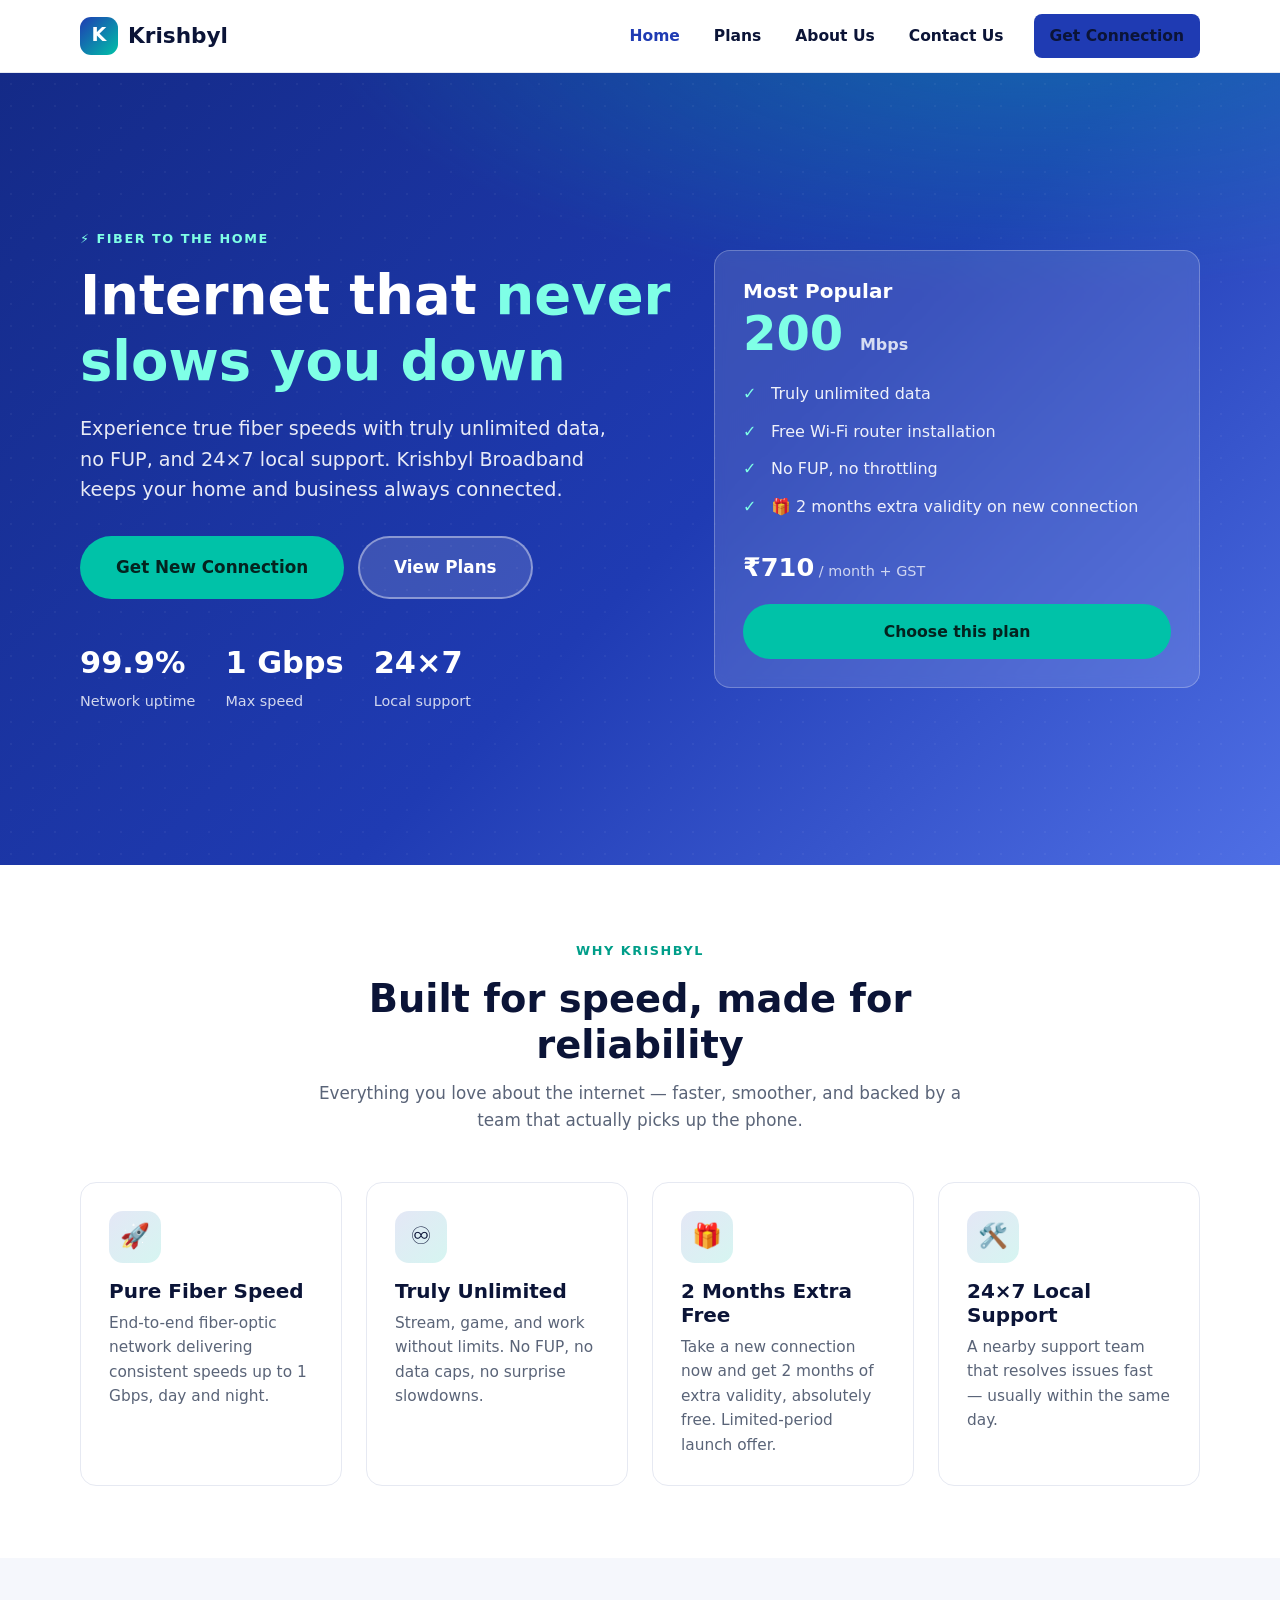
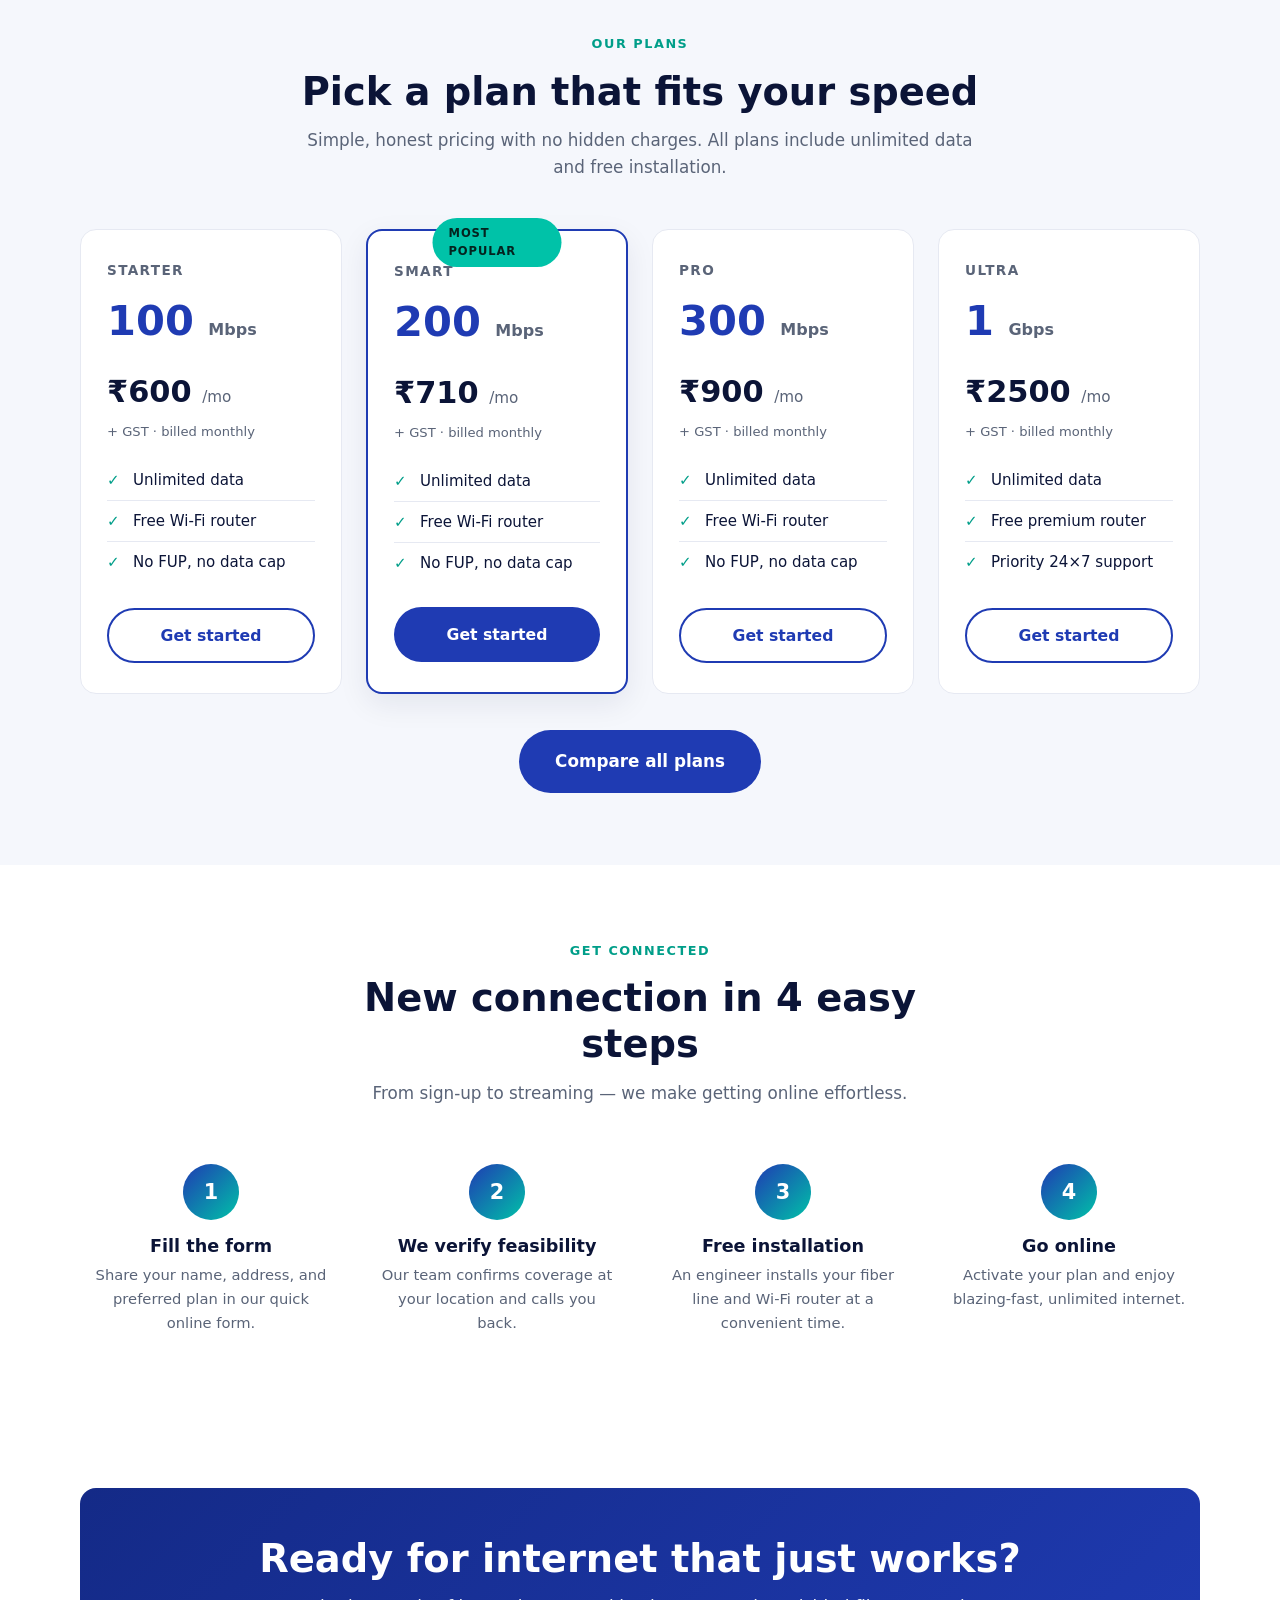
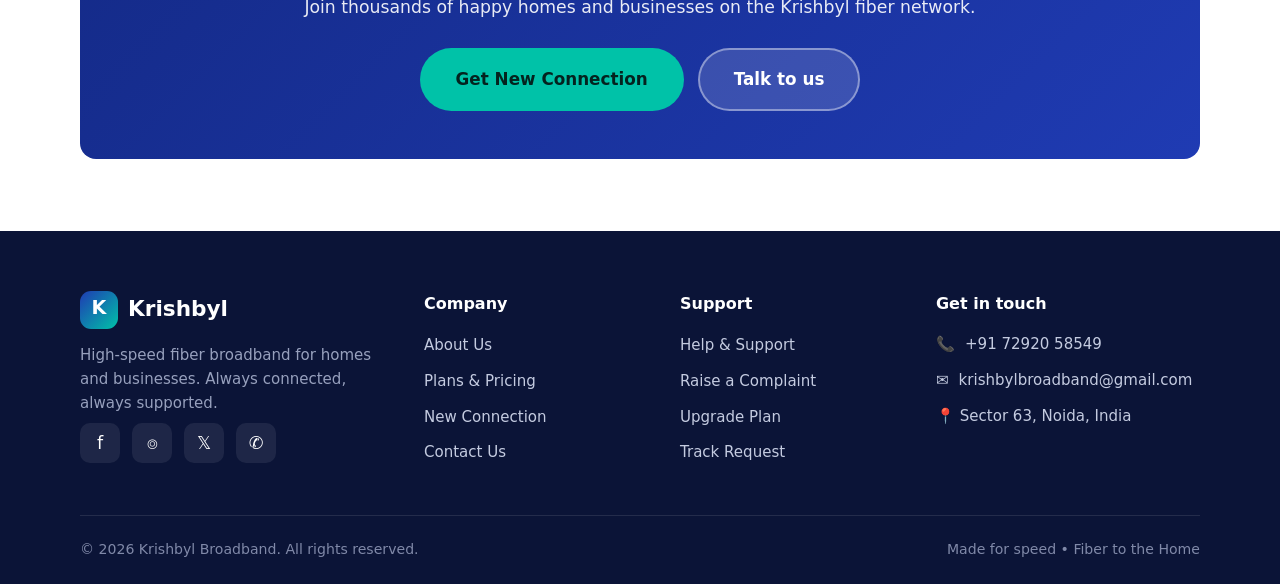
==== commit 1bd4f117: "Fix brand wordmark to single word 'Krishbyl' Co-Authored-By: Claude Opus 4.8 (1M context) <noreply@a" ====
--- a/index.html
+++ b/index.html
@@ -14,7 +14,7 @@
   <!-- ===== Header ===== -->
   <header class="site-header">
     <div class="container nav">
-      <a class="logo" href="index.html"><span class="mark"><span>K</span></span> Krish<b>byl</b></a>
+      <a class="logo" href="index.html"><span class="mark"><span>K</span></span> Krishbyl</a>
       <button class="nav-toggle" aria-label="Toggle menu" aria-expanded="false"><span></span></button>
       <ul class="nav-links">
         <li><a href="index.html">Home</a></li>
@@ -210,7 +210,7 @@
     <div class="container">
       <div class="footer-grid">
         <div>
-          <div class="logo"><span class="mark"><span>K</span></span> Krish<b style="color:#7fffe6">byl</b></div>
+          <div class="logo"><span class="mark"><span>K</span></span> Krishbyl</div>
           <p>High-speed fiber broadband for homes and businesses. Always connected, always supported.</p>
           <div class="social">
             <a href="#" aria-label="Facebook">f</a>
